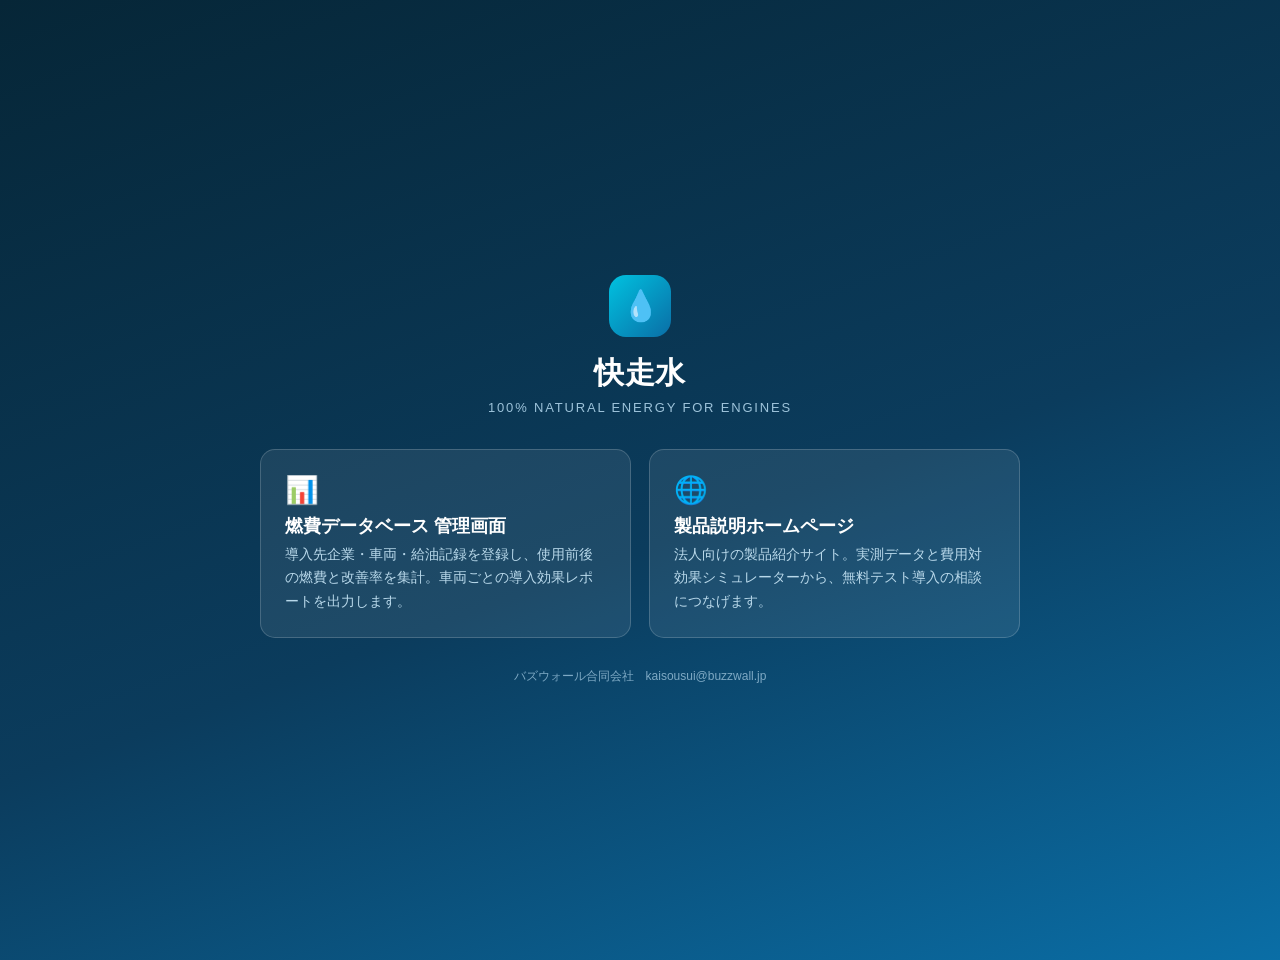
==== index.html @ 88600fc7 "快走水: 製品説明サイトと燃費データベース管理画面（デモ） Co-Authored-By: Claude Opus 5 <noreply@anthropic.com>" ====
<!DOCTYPE html>
<html lang="ja">
<head>
<meta charset="utf-8">
<meta name="viewport" content="width=device-width, initial-scale=1">
<meta name="robots" content="noindex, nofollow">
<title>快走水 事業ダッシュボード</title>
<style>
  body {
    margin: 0; min-height: 100vh; display: grid; place-items: center; padding: 30px;
    font-family: -apple-system, BlinkMacSystemFont, "Hiragino Sans", "Noto Sans JP", sans-serif;
    background: linear-gradient(160deg, #062637, #0b3c5d 55%, #0a6ea6);
    color: #fff;
  }
  .box { width: min(760px, 100%); text-align: center; }
  .mark {
    width: 62px; height: 62px; margin: 0 auto 16px; border-radius: 17px;
    background: linear-gradient(135deg, #00c2e0, #0a6ea6); display: grid; place-items: center; font-size: 30px;
  }
  h1 { font-size: 30px; margin: 0 0 6px; letter-spacing: .02em; }
  .sub { color: #9dc3da; font-size: 13px; letter-spacing: .14em; margin-bottom: 34px; }
  .links { display: grid; grid-template-columns: repeat(auto-fit, minmax(250px, 1fr)); gap: 18px; }
  a.tile {
    display: block; text-decoration: none; color: #fff; text-align: left;
    background: rgba(255,255,255,.08); border: 1px solid rgba(255,255,255,.18);
    border-radius: 15px; padding: 24px; transition: transform .12s ease, background .12s ease;
  }
  a.tile:hover { transform: translateY(-2px); background: rgba(255,255,255,.14); }
  a.tile .ico { font-size: 27px; }
  a.tile b { display: block; font-size: 18px; margin: 8px 0 5px; }
  a.tile span { font-size: 13.5px; color: #b8d8ea; line-height: 1.75; }
  .foot { margin-top: 30px; font-size: 12px; color: #7ea9c4; }
</style>
</head>
<body>
<div class="box">
  <div class="mark">💧</div>
  <h1>快走水</h1>
  <div class="sub">100% NATURAL ENERGY FOR ENGINES</div>

  <div class="links">
    <a class="tile" href="admin/index.html">
      <div class="ico">📊</div>
      <b>燃費データベース 管理画面</b>
      <span>導入先企業・車両・給油記録を登録し、使用前後の燃費と改善率を集計。車両ごとの導入効果レポートを出力します。</span>
    </a>
    <a class="tile" href="site/index.html">
      <div class="ico">🌐</div>
      <b>製品説明ホームページ</b>
      <span>法人向けの製品紹介サイト。実測データと費用対効果シミュレーターから、無料テスト導入の相談につなげます。</span>
    </a>
  </div>

  <div class="foot">バズウォール合同会社　kaisousui@buzzwall.jp</div>
</div>
</body>
</html>
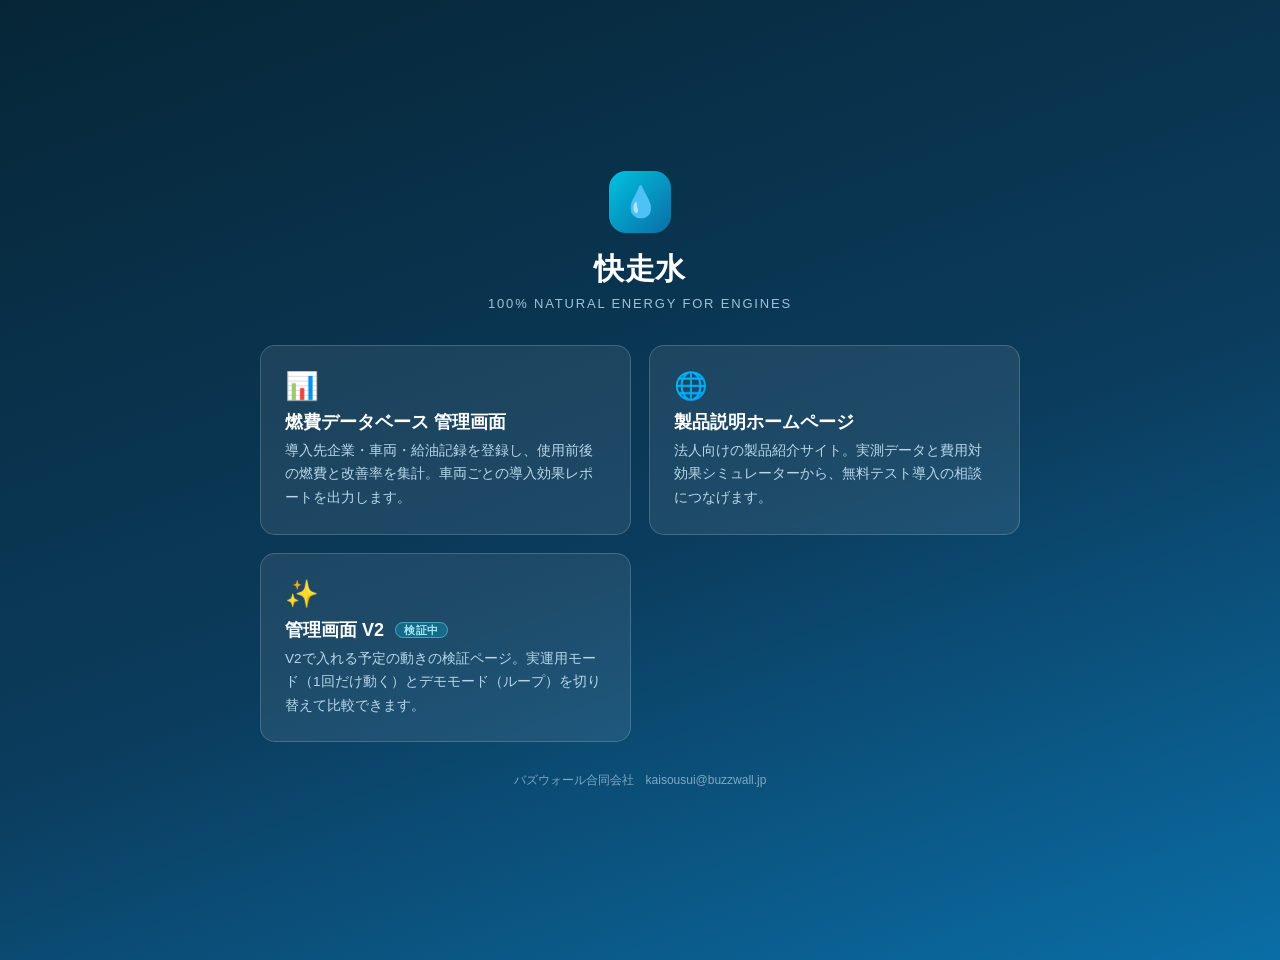
==== commit ca2d34eb: "V2（検証中）のモーションページを /v2/ に追加 v1（/admin/, /site/）には変更なし。ハブにV2タイルを追加。  Co-Authored-By: Claude Opus 5 <no" ====
--- a/index.html
+++ b/index.html
@@ -28,6 +28,11 @@
   a.tile:hover { transform: translateY(-2px); background: rgba(255,255,255,.14); }
   a.tile .ico { font-size: 27px; }
   a.tile b { display: block; font-size: 18px; margin: 8px 0 5px; }
+  a.tile .tag {
+    font-size: 10.5px; font-weight: 700; letter-spacing: .06em; vertical-align: 2px;
+    background: rgba(0,194,224,.25); border: 1px solid rgba(127,230,247,.45);
+    color: #9fe8f7; border-radius: 999px; padding: 1px 8px; margin-left: 6px;
+  }
   a.tile span { font-size: 13.5px; color: #b8d8ea; line-height: 1.75; }
   .foot { margin-top: 30px; font-size: 12px; color: #7ea9c4; }
 </style>
@@ -49,6 +54,11 @@
       <b>製品説明ホームページ</b>
       <span>法人向けの製品紹介サイト。実測データと費用対効果シミュレーターから、無料テスト導入の相談につなげます。</span>
     </a>
+    <a class="tile" href="v2/index.html">
+      <div class="ico">✨</div>
+      <b>管理画面 V2 <span class="tag">検証中</span></b>
+      <span>V2で入れる予定の動きの検証ページ。実運用モード（1回だけ動く）とデモモード（ループ）を切り替えて比較できます。</span>
+    </a>
   </div>
 
   <div class="foot">バズウォール合同会社　kaisousui@buzzwall.jp</div>
